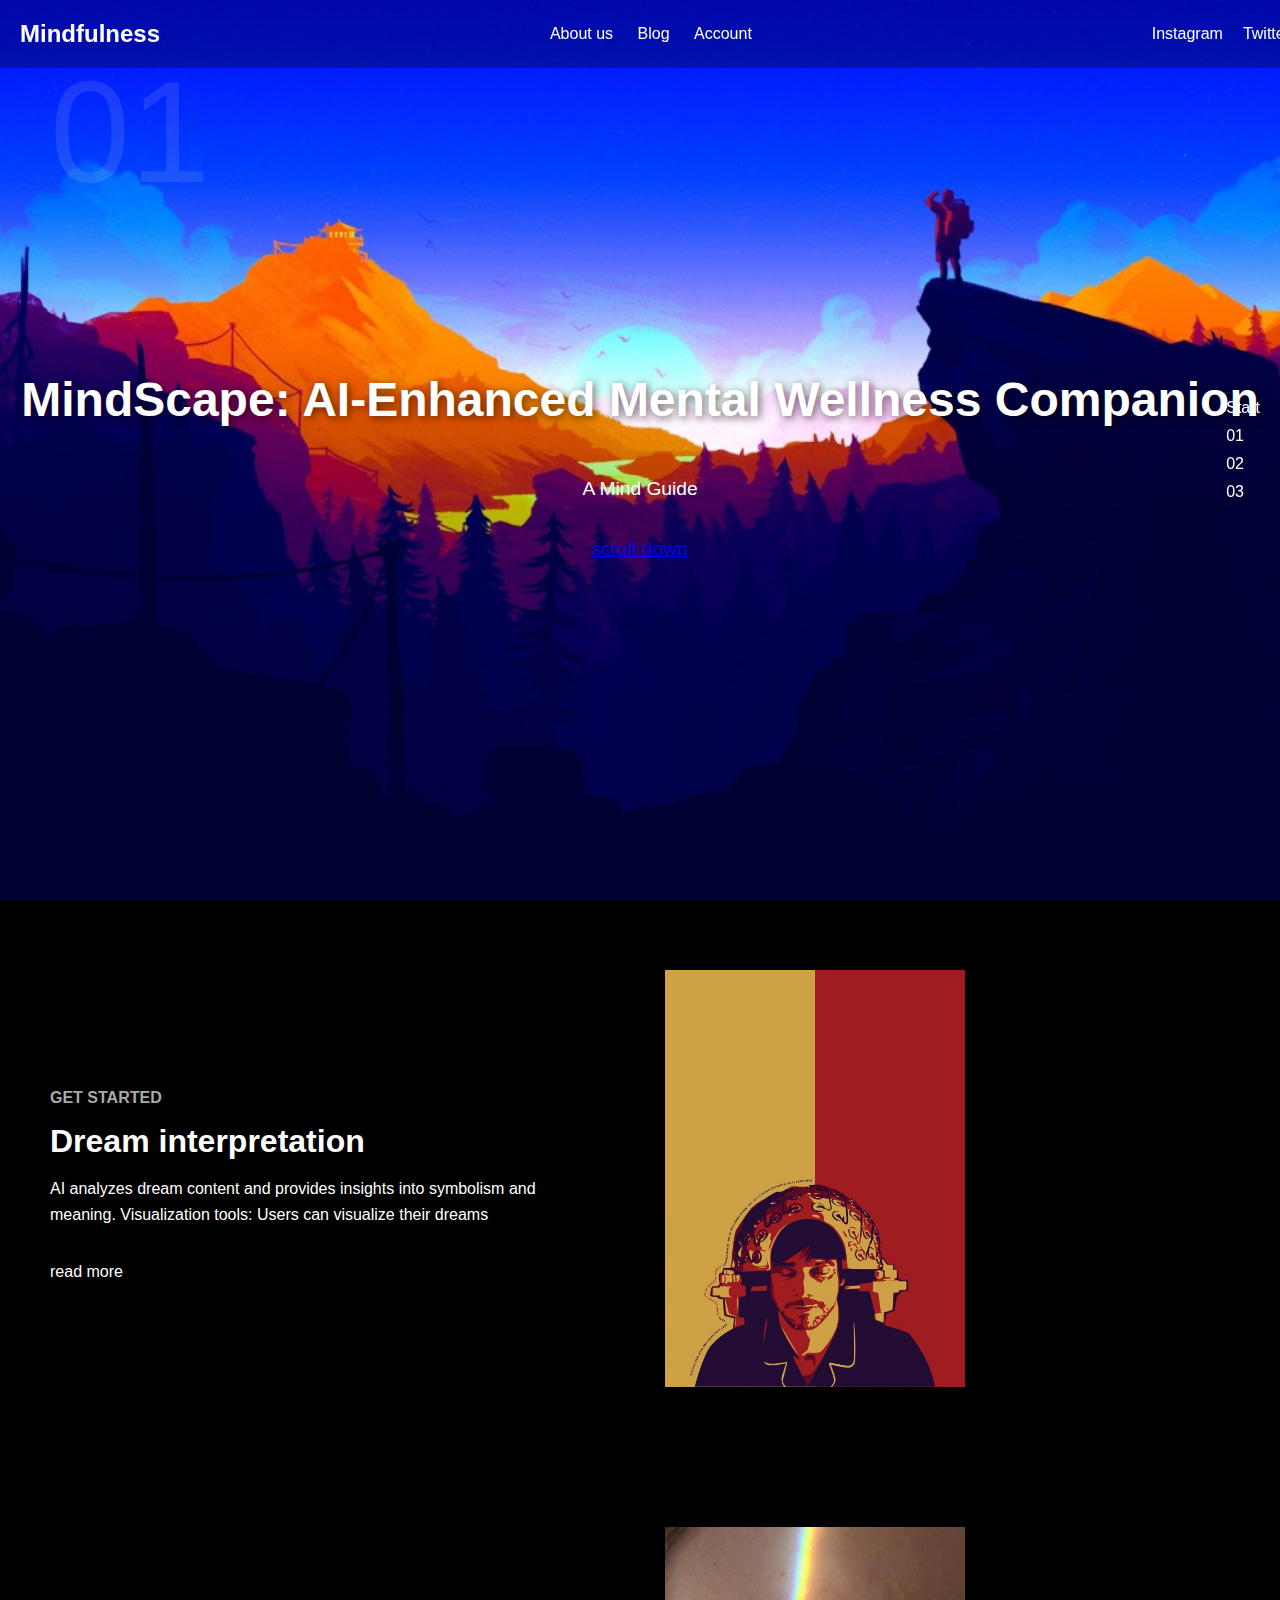
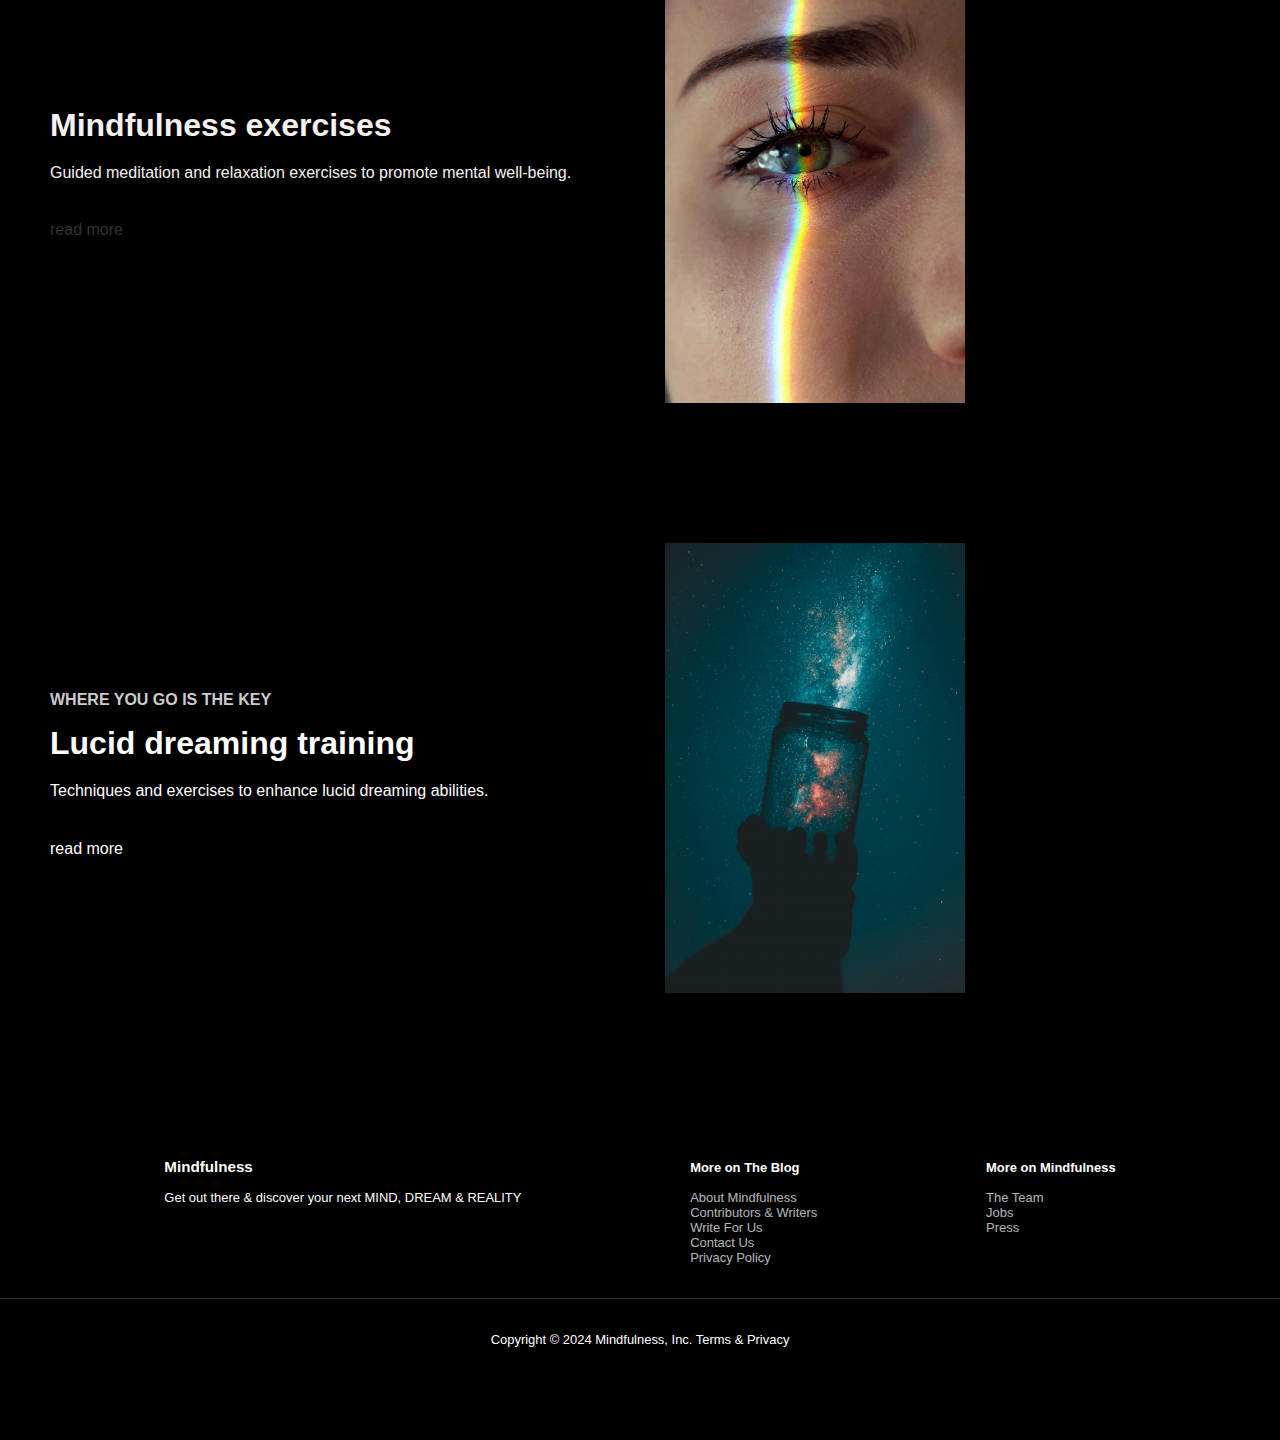
==== index.html @ 03d68cf6 "title changes" ====
<!DOCTYPE html>
<html lang="en">
<head>
<meta charset="UTF-8">
<meta name="viewport" content="width=device-width, initial-scale=1.0">
<title>Mindfulness-A Mind opener</title>
<link rel="stylesheet" href="style.css">
</head>
<body>
<header>
    <div class="logo">Mindfulness</div>
    <nav class="navigation">
        <a href="#about-us">About us</a>
        <a href="#blog">Blog</a>
        <a href="#account">Account</a>
    </nav>
    <div class="social-media">
        <a href="https://instagram.com" target="_blank">Instagram</a>
        <a href="https://twitter.com" target="_blank">Twitter</a>
    </div>
</header>
<main>
    <section class="hero">
        <h1>MindScape: AI-Enhanced Mental Wellness Companion</h1>
        <p class="subheading">A Mind Guide</p>
        <a href="#start" class="scroll-down">scroll down</a>
    </section>
    <!-- Additional sections for content below -->
    <section id="dream interpretation" class="content-section">
        <div class="section-number">01</div>
        <div class="section-content">
          <h2>GET STARTED</h2>
          <h3>Dream interpretation</h3>
          <p>AI analyzes dream content and provides insights into symbolism and meaning.
            Visualization tools: Users can visualize their dreams </p>
          <a href="#read-more" class="read-more-link">read more</a>
        </div>
        <div class="section-image">
          <img src="home2.jpg" alt="">
        </div>
      </section>
      <section id="Mindfulness exercises" class="content-section gear-section">
        <div class="section-number">02</div>
        <div class="section-content">
          <h3>Mindfulness exercises</h3>
          <p>Guided meditation and relaxation exercises to promote mental well-being.</p>
          <a href="#read-more-gear" class="read-more-link">read more</a>
        </div>
        <div class="section-image">
          <img src="home3.jpg" alt="">
        </div>
      </section>
      <section id="Lucid dreaming training" class="content-section map-timing-section">
        <div class="section-number">03</div>
        <div class="section-content">
          <h2>WHERE YOU GO IS THE KEY</h2>
          <h3>Lucid dreaming training</h3>
          <p>Techniques and exercises to enhance lucid dreaming abilities.</p>
          <a href="#read-more-map" class="read-more-link">read more</a>
        </div>
        <div class="section-image">
          <img src="home4.jpg" alt="Hand holding a compass with mountains in the background">
        </div>
      </section>
         
</main>
<div class="sidebar">
    <a href="#start">Start</a>
    <a href="#01">01</a>
    <a href="#02">02</a>
    <a href="#03">03</a>
</div>
<footer>
    <footer>
        <div class="footer-container">
          <div class="footer-section">
            <h3>Mindfulness</h3>
            <p>Get out there & discover your next MIND, DREAM & REALITY</p>
          </div>
          <div class="footer-section">
            <h4>More on The Blog</h4>
            <ul>
              <li><a href="#about-mindfullness">About Mindfulness</a></li>
              <li><a href="#contributors-writers">Contributors & Writers</a></li>
              <li><a href="#write-for-us">Write For Us</a></li>
              <li><a href="#contact">Contact Us</a></li>
              <li><a href="#privacy-policy">Privacy Policy</a></li>
            </ul>
          </div>
          <div class="footer-section">
            <h4>More on Mindfulness</h4>
            <ul>
              <li><a href="#team">The Team</a></li>
              <li><a href="#jobs">Jobs</a></li>
              <li><a href="#press">Press</a></li>
            </ul>
          </div>
        </div>
        <div class="footer-bottom">
          <p>Copyright © 2024 Mindfulness, Inc. Terms & Privacy</p>
        </div>
      </footer>
      
</footer>
<script src="java.js"></script>
</body>
</html>
---- style.css ----
body, html {
    margin: 0;
    padding: 0;
    font-family: 'Arial', sans-serif;
  }
  
  header {
    display: flex;
    justify-content: space-between;
    align-items: center;
    padding: 20px;
    position: fixed;
    width: 100%;
    background-color: rgba(0, 0, 0, 0.3);
    color: white;
    z-index: 10;
  }
  
  .logo {
    font-size: 1.5em;
    font-weight: bold;
  }
  
  .navigation a, .social-media a {
    color: white;
    text-decoration: none;
    margin: 0 10px;
  }
  
  .social-media {
    display: flex;
  }
  
  .hero {
    height: 100vh;
    background-image: url('home.jpg');
    background-size: cover;
    background-position: center;
    display: flex;
    flex-direction: column;
    justify-content: center;
    align-items: center;
    text-align: center;
    color: white;
  }
  
  .hero h1 {
    font-size: 3em;
    text-shadow: 2px 2px 8px rgba(0, 0, 0, 0.6);
  }
  
  .subheading {
    font-size: 1.2em;
    margin-bottom: 2em;
  }
  
  .scroll-down {
    font-size: 1.2em;
    cursor: pointer;
  }
  
  .sidebar {
    position: fixed;
    top: 50%;
    right: 0;
    transform: translateY(-50%);
    color: white;
  }
  
  .sidebar a {
    display: block;
    text-decoration: none;
    color: white;
    margin: 10px 20px;
  }

  .content-section {
    display: flex;
    justify-content: space-between;
    align-items: center;
    padding: 50px;
    background: #000; /* Assuming a dark theme based on the screenshot */
    color: #fff;
  }
  
  .section-number {
    font-size: 9em;
    opacity: 0.1;
    position: absolute;
    left: 50px;
    top: 50px;
  }
  
  .section-content {
    width: 50%;
    padding-right: 50px;
  }
  
  .section-content h2 {
    text-transform: uppercase;
    color: #aaa;
    font-size: 1em;
  }
  
  .section-content h3 {
    font-size: 2em;
    margin: 0.5em 0;
  }
  
  .section-content p {
    font-size: 1em;
    line-height: 1.6em;
  }
  
  .read-more-link {
    color: #fff;
    text-decoration: none;
    font-size: 1em;
    display: inline-block;
    margin-top: 20px;
  }
  
  .section-image {
    width: 50%;
    padding: 20px;
  }
  
  .section-image img {
    width: 55%;
    display: block; /* remove extra space below the image */
  }
  
  /* Adjustments for responsiveness */
  @media (max-width: 768px) {
    .content-section {
      flex-direction: column;
    }
  
    .section-content, .section-image {
      width: 100%;
    }
  
    .section-number {
      font-size: 5em;
      left: 20px;
      top: 20px;
    }
  }
  .gear-section {
    background: #000000; /* Assuming a light background for this section */
    color: #f6f1f1;
  }
  
  /* Keep the rest of the styles the same as the .content-section, .section-number, etc., 
     but adjust the colors and backgrounds to fit the new section. */
  
  .gear-section .section-content h2 {
    color: #333; /* Darker color for contrast */
  }
  
  .gear-section .read-more-link {
    color: #333; /* Darker color for contrast */
  }
  
  /* Make sure to adjust the section number to fit this section's design */
  .gear-section .section-number {
    color: rgba(0, 0, 0, 0.1); /* Lighter color for the number since it's a light background */
  }
  .map-timing-section {
    background: #000; /* Assuming a dark background for this section */
    color: #fff;
  }
  
  /* Rest of the styles would remain consistent with .content-section, .section-number, etc. */
  
  .map-timing-section .section-content h2 {
    color: #ccc; /* Adjust color for better visibility */
  }
  
  .map-timing-section .read-more-link {
    color: #fff; /* Adjust color for better visibility */
  }
  
  /* Adjust the section number color to be visible on the background */
  .map-timing-section .section-number {
    color: rgba(255, 255, 255, 0.1); /* Light color for the number due to dark background */
  }
  footer {
    background: #000;
    color: #fff;
    padding: 40px 0;
    font-size: 0.9em;
  }
  
  .footer-container {
    display: flex;
    justify-content: space-around;
    align-items: flex-start;
    padding: 0 80px;
  }
  
  .footer-section h3, .footer-section h4 {
    color: #fff;
    margin-bottom: 15px;
  }
  
  .footer-section ul {
    list-style-type: none;
    padding: 0;
  }
  
  .footer-section ul li a {
    color: #fff;
    text-decoration: none;
    opacity: 0.7;
    transition: opacity 0.3s ease;
  }
  
  .footer-section ul li a:hover {
    opacity: 1;
  }
  
  .footer-bottom {
    text-align: center;
    margin-top: 20px;
    border-top: 1px solid #333;
    padding-top: 20px;
  }
  
  @media (max-width: 768px) {
    .footer-container {
      flex-direction: column;
      align-items: center;
      padding: 0 20px;
    }
    
    .footer-section {
      margin-bottom: 20px;
    }
  
    .footer-bottom {
      font-size: 0.8em;
    }
  }
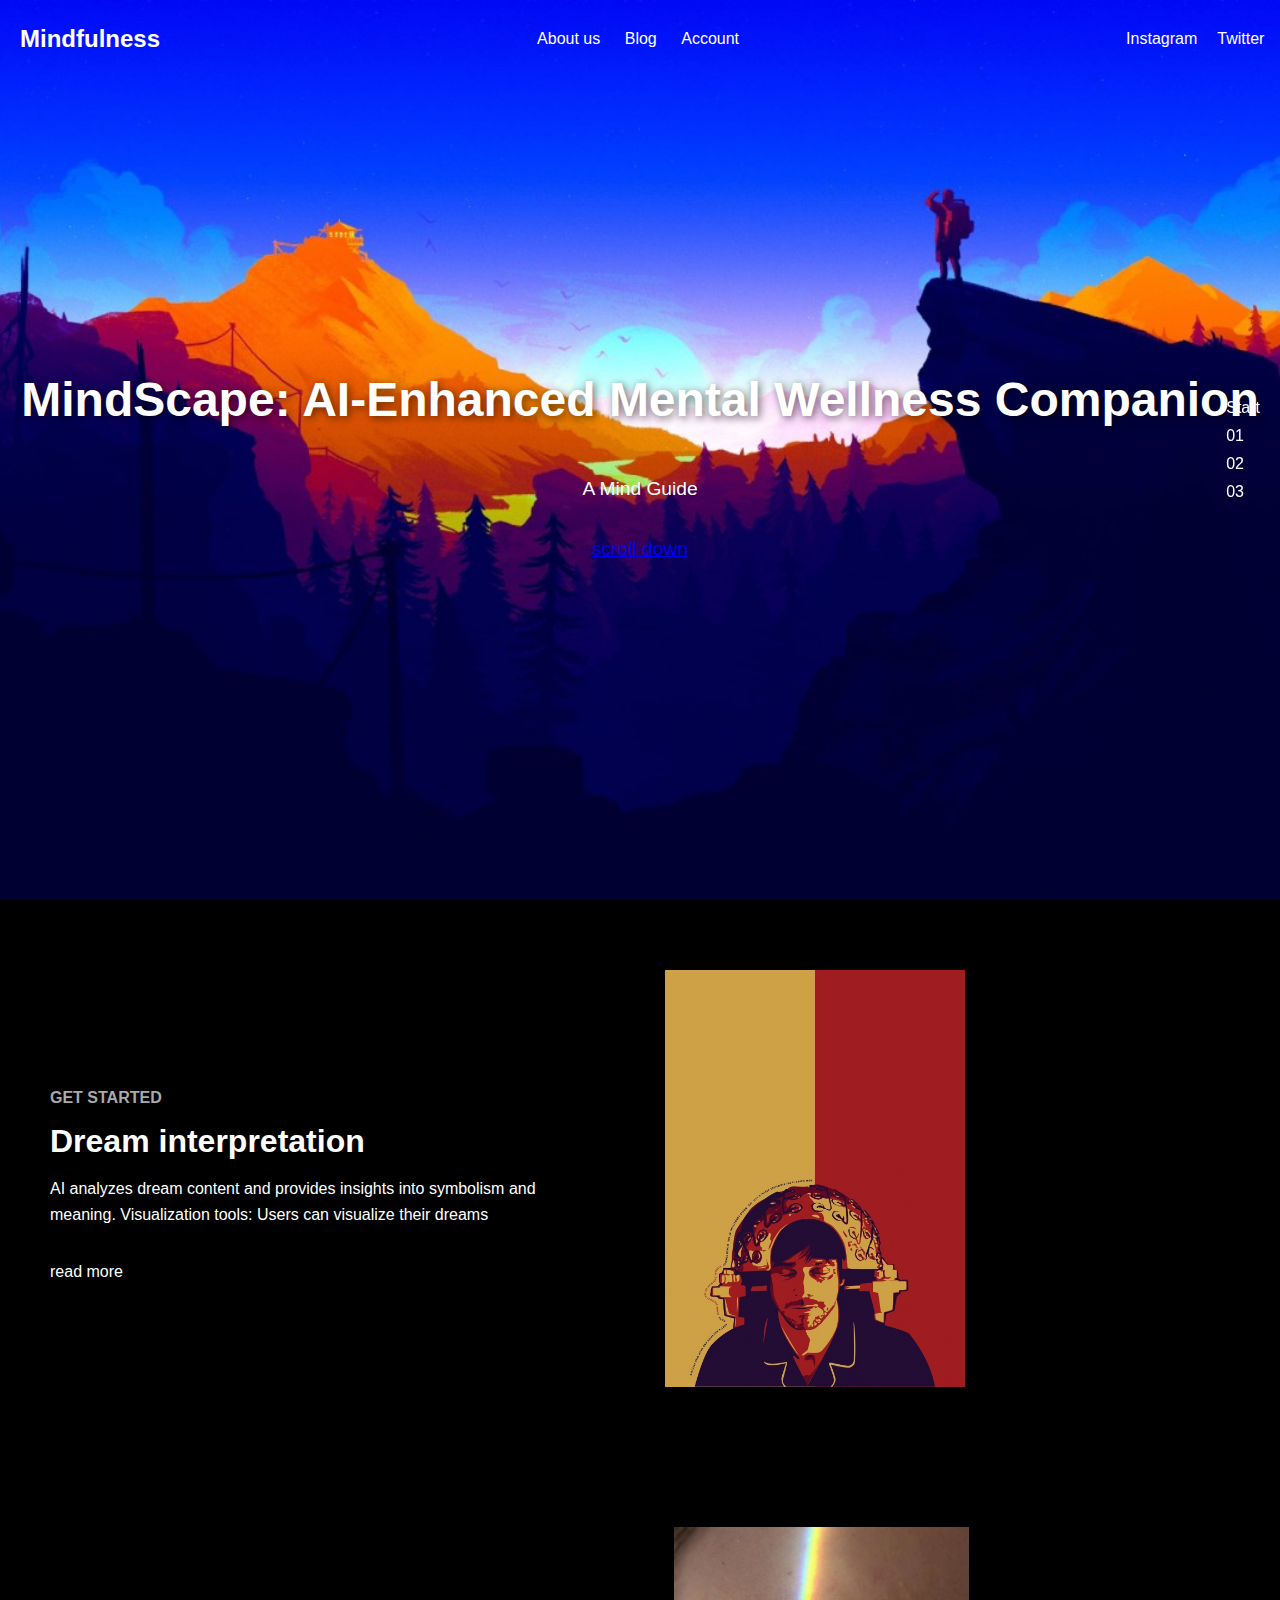
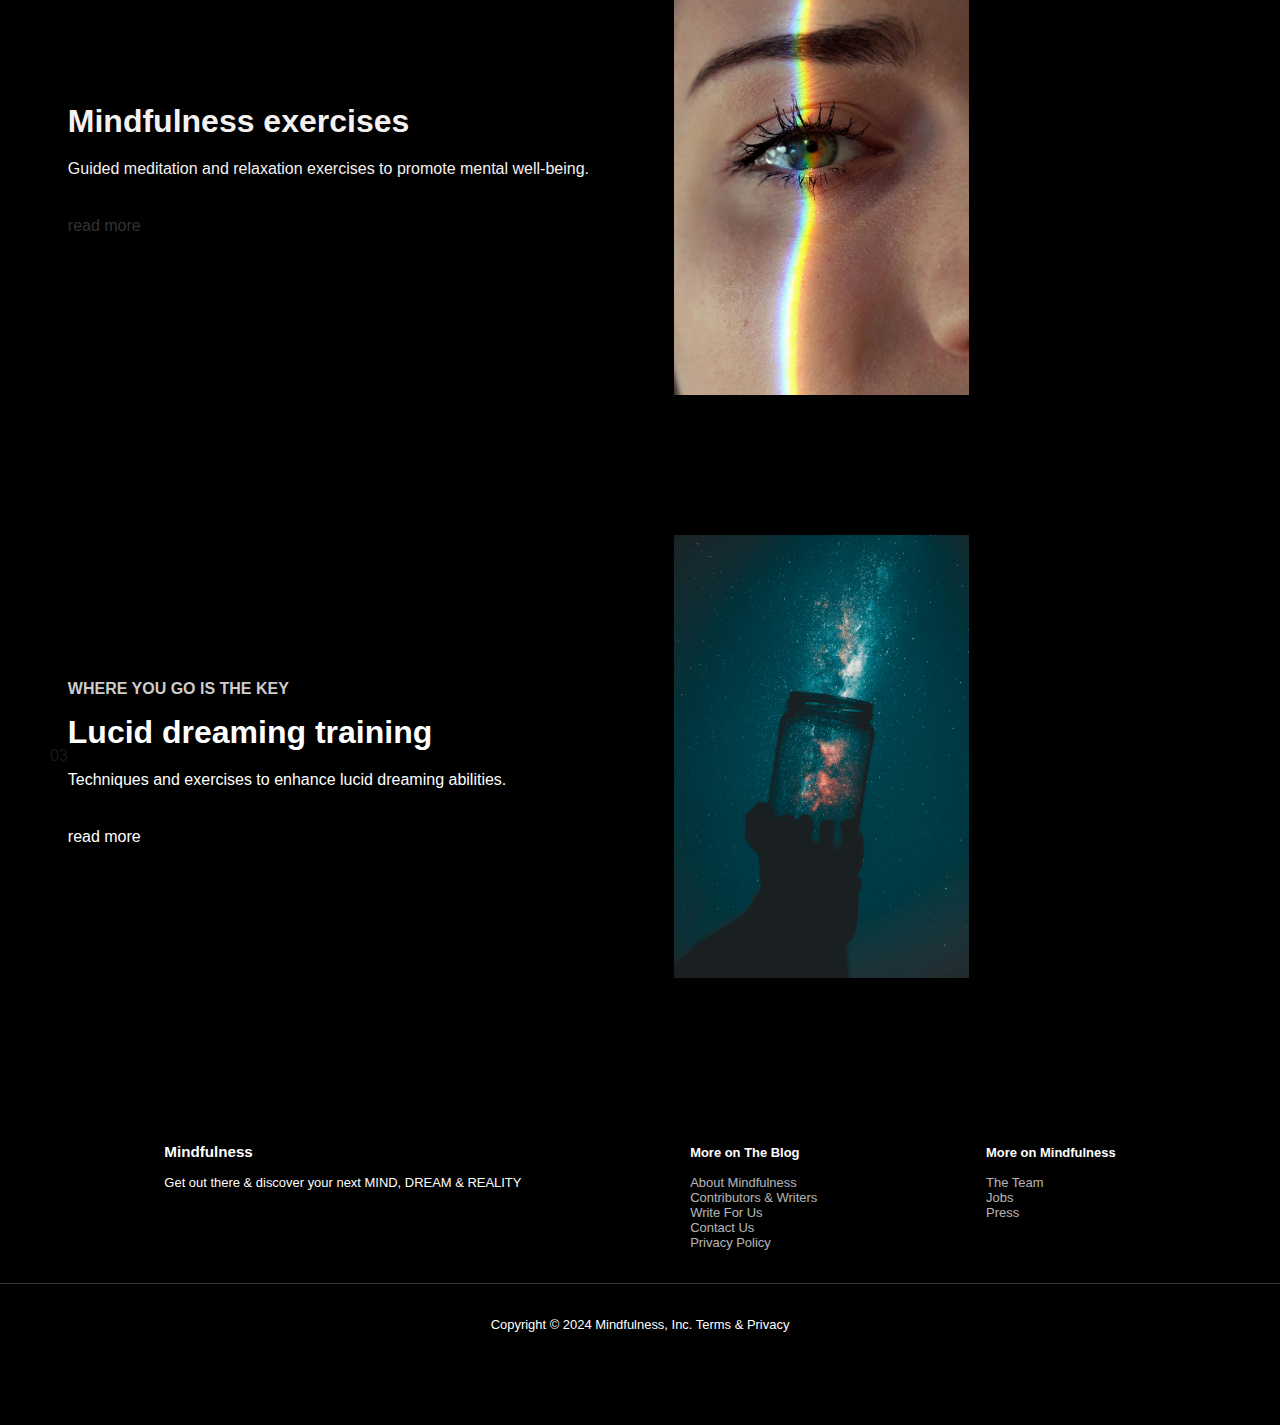
==== commit 0f32d1eb: "header changes" ====
--- a/index.html
+++ b/index.html
@@ -5,12 +5,13 @@
 <meta name="viewport" content="width=device-width, initial-scale=1.0">
 <title>Mindfulness-A Mind opener</title>
 <link rel="stylesheet" href="style.css">
+<link rel="about us" href="aboutus.html">
 </head>
 <body>
 <header>
     <div class="logo">Mindfulness</div>
     <nav class="navigation">
-        <a href="#about-us">About us</a>
+        <a href=aboutus.html>About us</a>
         <a href="#blog">Blog</a>
         <a href="#account">Account</a>
     </nav>
@@ -27,7 +28,6 @@
     </section>
     <!-- Additional sections for content below -->
     <section id="dream interpretation" class="content-section">
-        <div class="section-number">01</div>
         <div class="section-content">
           <h2>GET STARTED</h2>
           <h3>Dream interpretation</h3>
--- a/style.css
+++ b/style.css
@@ -9,9 +9,9 @@
     justify-content: space-between;
     align-items: center;
     padding: 20px;
-    position: fixed;
-    width: 100%;
-    background-color: rgba(0, 0, 0, 0.3);
+    position: absolute;
+    width: 98%;
+    background-color: rgba(0, 0, 0, 0);
     color: white;
     z-index: 10;
   }
@@ -20,11 +20,14 @@
     font-size: 1.5em;
     font-weight: bold;
   }
+  logo:hover{
+    cursor:pointer;
+  }
   
   .navigation a, .social-media a {
     color: white;
     text-decoration: none;
-    margin: 0 10px;
+    margin: 10px 10px;
   }
   
   .social-media {
@@ -83,14 +86,7 @@
     color: #fff;
   }
   
-  .section-number {
-    font-size: 9em;
-    opacity: 0.1;
-    position: absolute;
-    left: 50px;
-    top: 50px;
-  }
-  
+
   .section-content {
     width: 50%;
     padding-right: 50px;
@@ -242,4 +238,53 @@
       font-size: 0.8em;
     }
   }
-     +  .about-us-section {
+    background-color: #8E7AB5; /* Primary theme color */
+    color: #EEA5A6; /* Contrast color for text */
+    padding: 50px 0;
+    line-height: 1.6;
+  }
+  
+  .about-us-section .container {
+    max-width: 1200px;
+    margin: 0 auto;
+    padding: 0 15px;
+  }
+  
+  .about-us-section h2 {
+    color: #fff; /* White color for main heading */
+    margin-bottom: 20px;
+  }
+  
+  .about-us-section p {
+    margin-bottom: 15px;
+    color: #fff; /* Adjust as necessary for readability */
+  }
+  
+  .about-us-section .learn-more-button {
+    display: inline-block;
+    background-color: #B784B7; /* Secondary theme color */
+    color: #fff;
+    text-decoration: none;
+    padding: 10px 20px;
+    margin-top: 20px;
+    border: none;
+    cursor: pointer;
+    transition: background-color 0.3s ease;
+  }
+  
+  .about-us-section .learn-more-button:hover {
+    background-color: #E493B3; /* Tertiary theme color */
+  }
+  
+  /* Responsive design adjustments */
+  @media (max-width: 768px) {
+    .about-us-section .container {
+      padding: 0 10px;
+    }
+  
+    .about-us-section h2 {
+      font-size: 1.5rem; /* Adjust size for smaller screens */
+    }
+  }
+  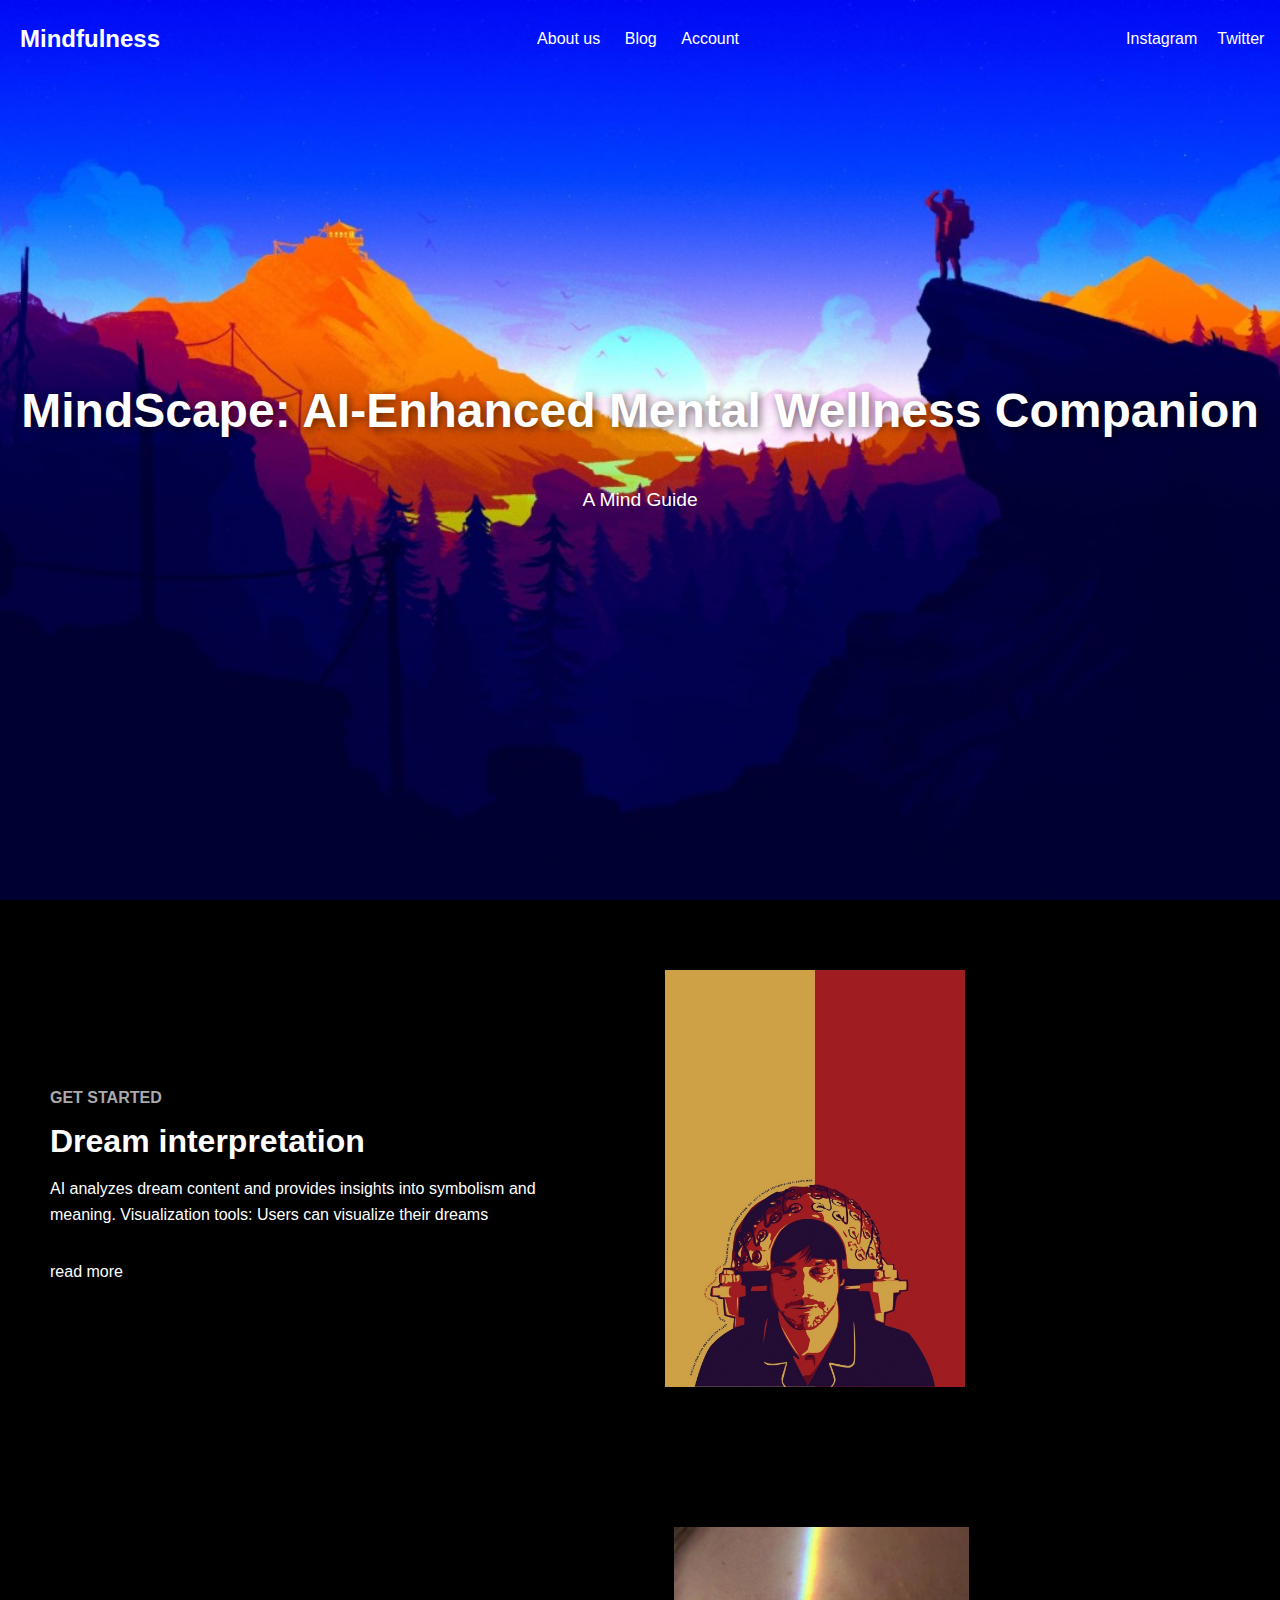
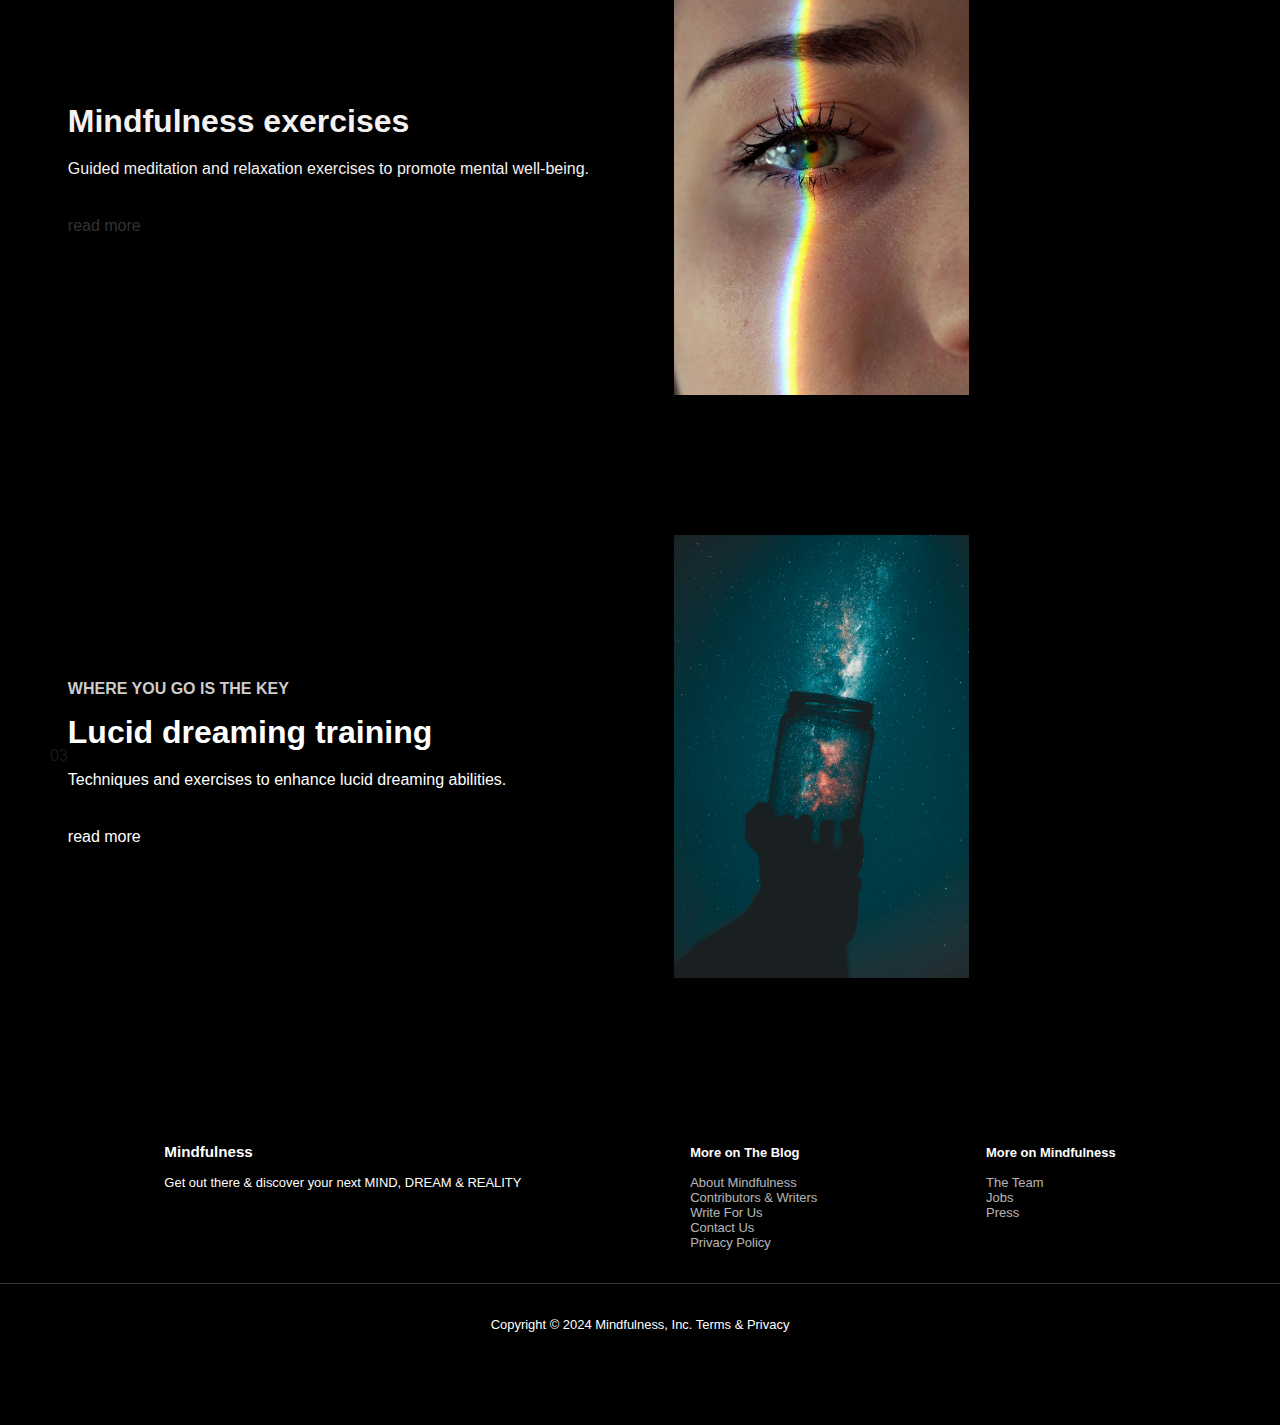
==== commit d1469c28: "Update index.html" ====
--- a/index.html
+++ b/index.html
@@ -24,7 +24,7 @@
     <section class="hero">
         <h1>MindScape: AI-Enhanced Mental Wellness Companion</h1>
         <p class="subheading">A Mind Guide</p>
-        <a href="#start" class="scroll-down">scroll down</a>
+        <a href="#start" class="scroll-down"></a>
     </section>
     <!-- Additional sections for content below -->
     <section id="dream interpretation" class="content-section">
@@ -64,12 +64,6 @@
       </section>
          
 </main>
-<div class="sidebar">
-    <a href="#start">Start</a>
-    <a href="#01">01</a>
-    <a href="#02">02</a>
-    <a href="#03">03</a>
-</div>
 <footer>
     <footer>
         <div class="footer-container">
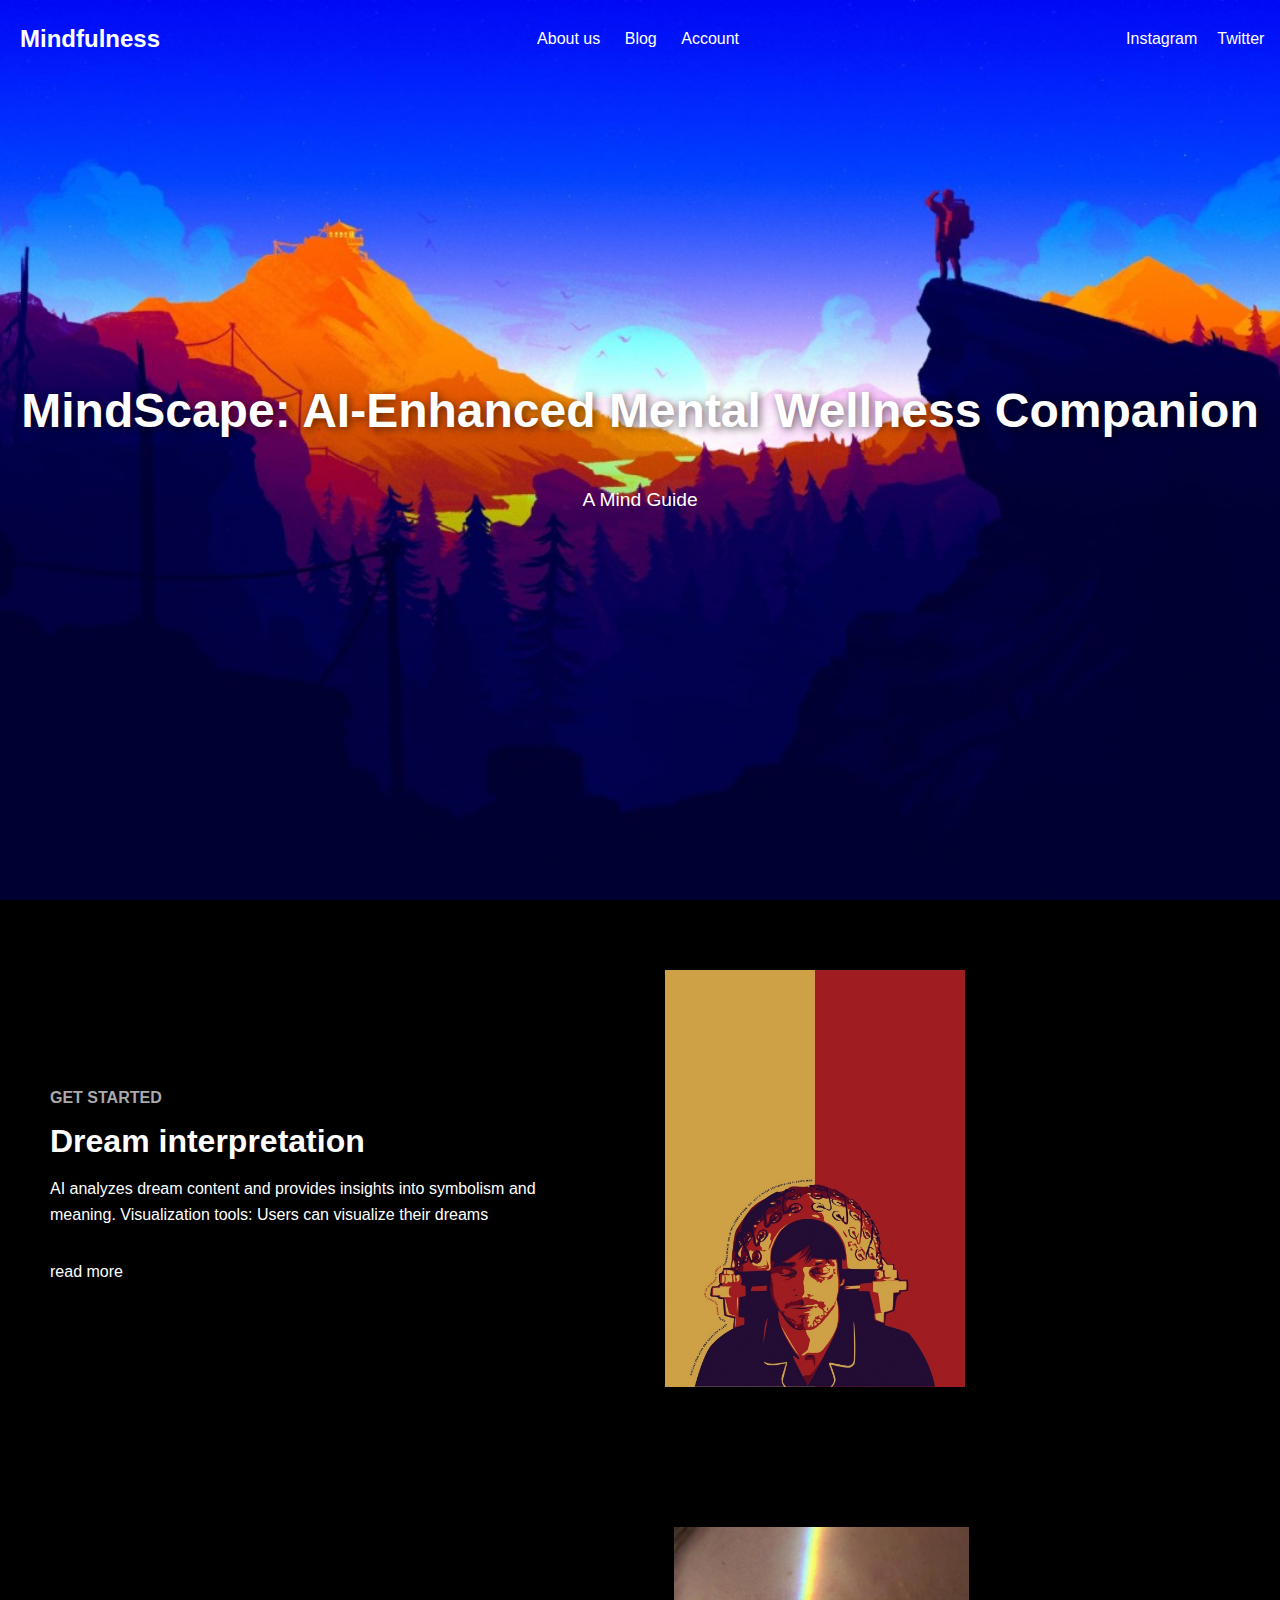
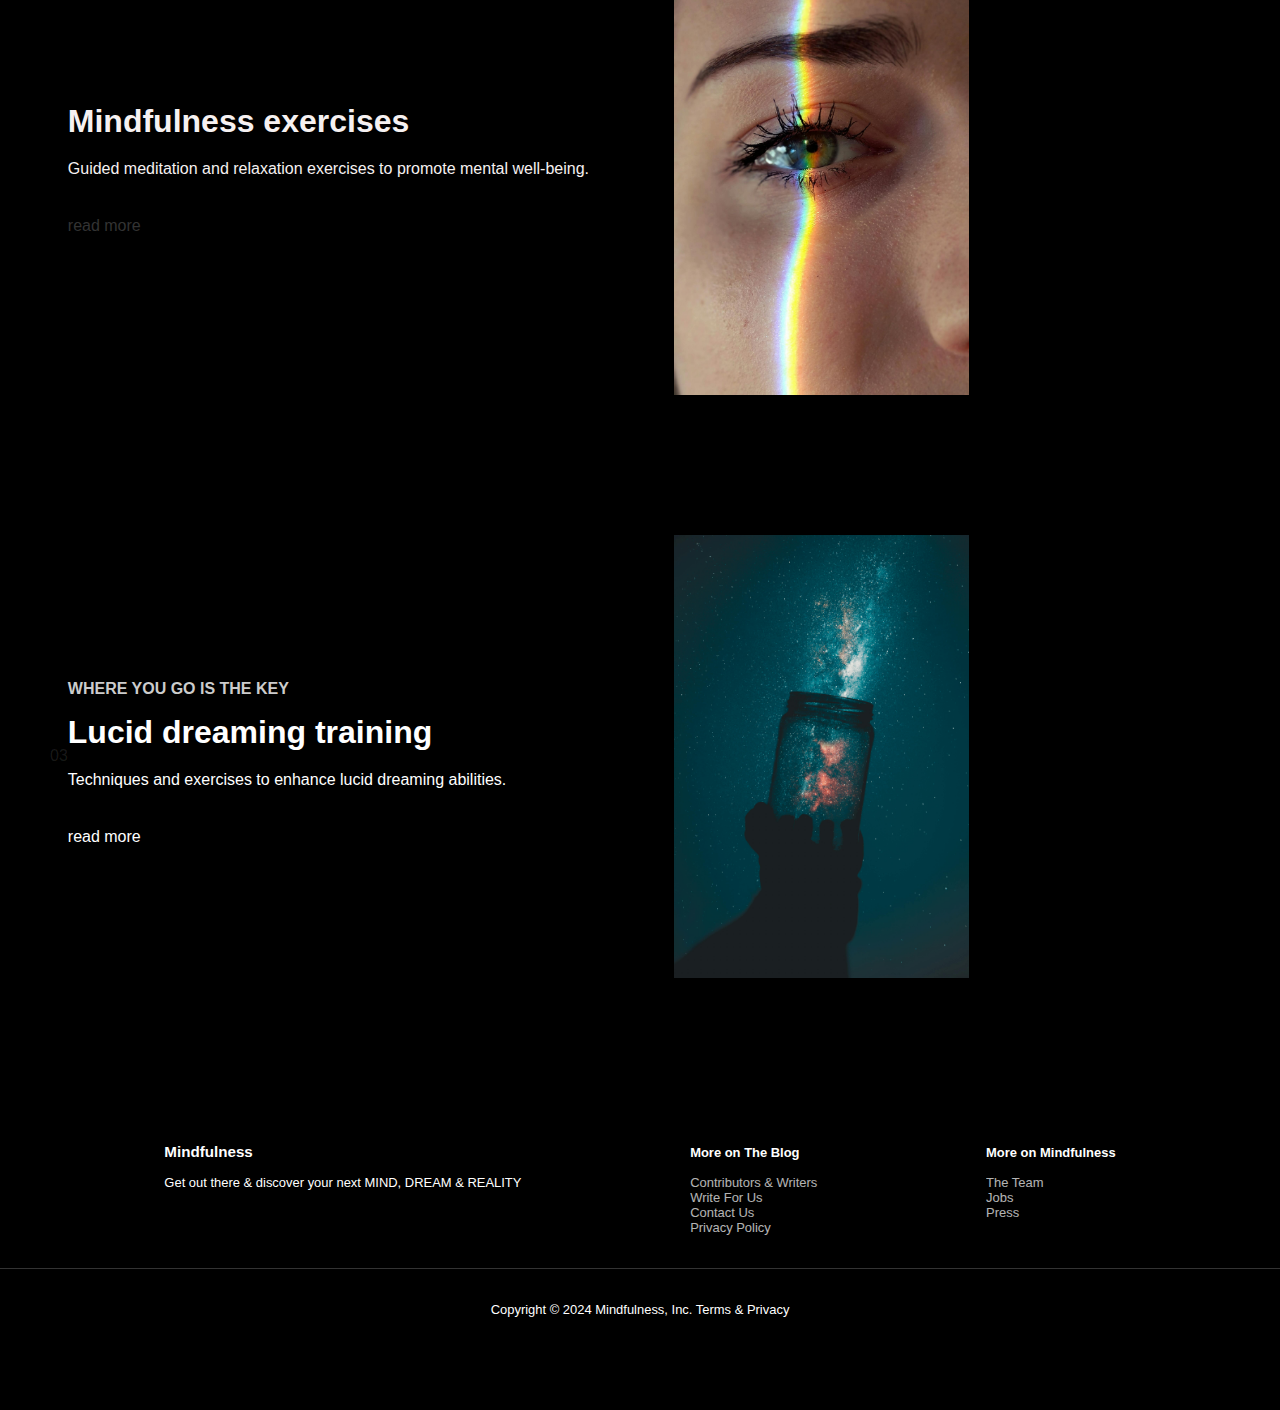
==== commit 0a73d96b: "Update index.html" ====
--- a/index.html
+++ b/index.html
@@ -74,7 +74,6 @@
           <div class="footer-section">
             <h4>More on The Blog</h4>
             <ul>
-              <li><a href="#about-mindfullness">About Mindfulness</a></li>
               <li><a href="#contributors-writers">Contributors & Writers</a></li>
               <li><a href="#write-for-us">Write For Us</a></li>
               <li><a href="#contact">Contact Us</a></li>
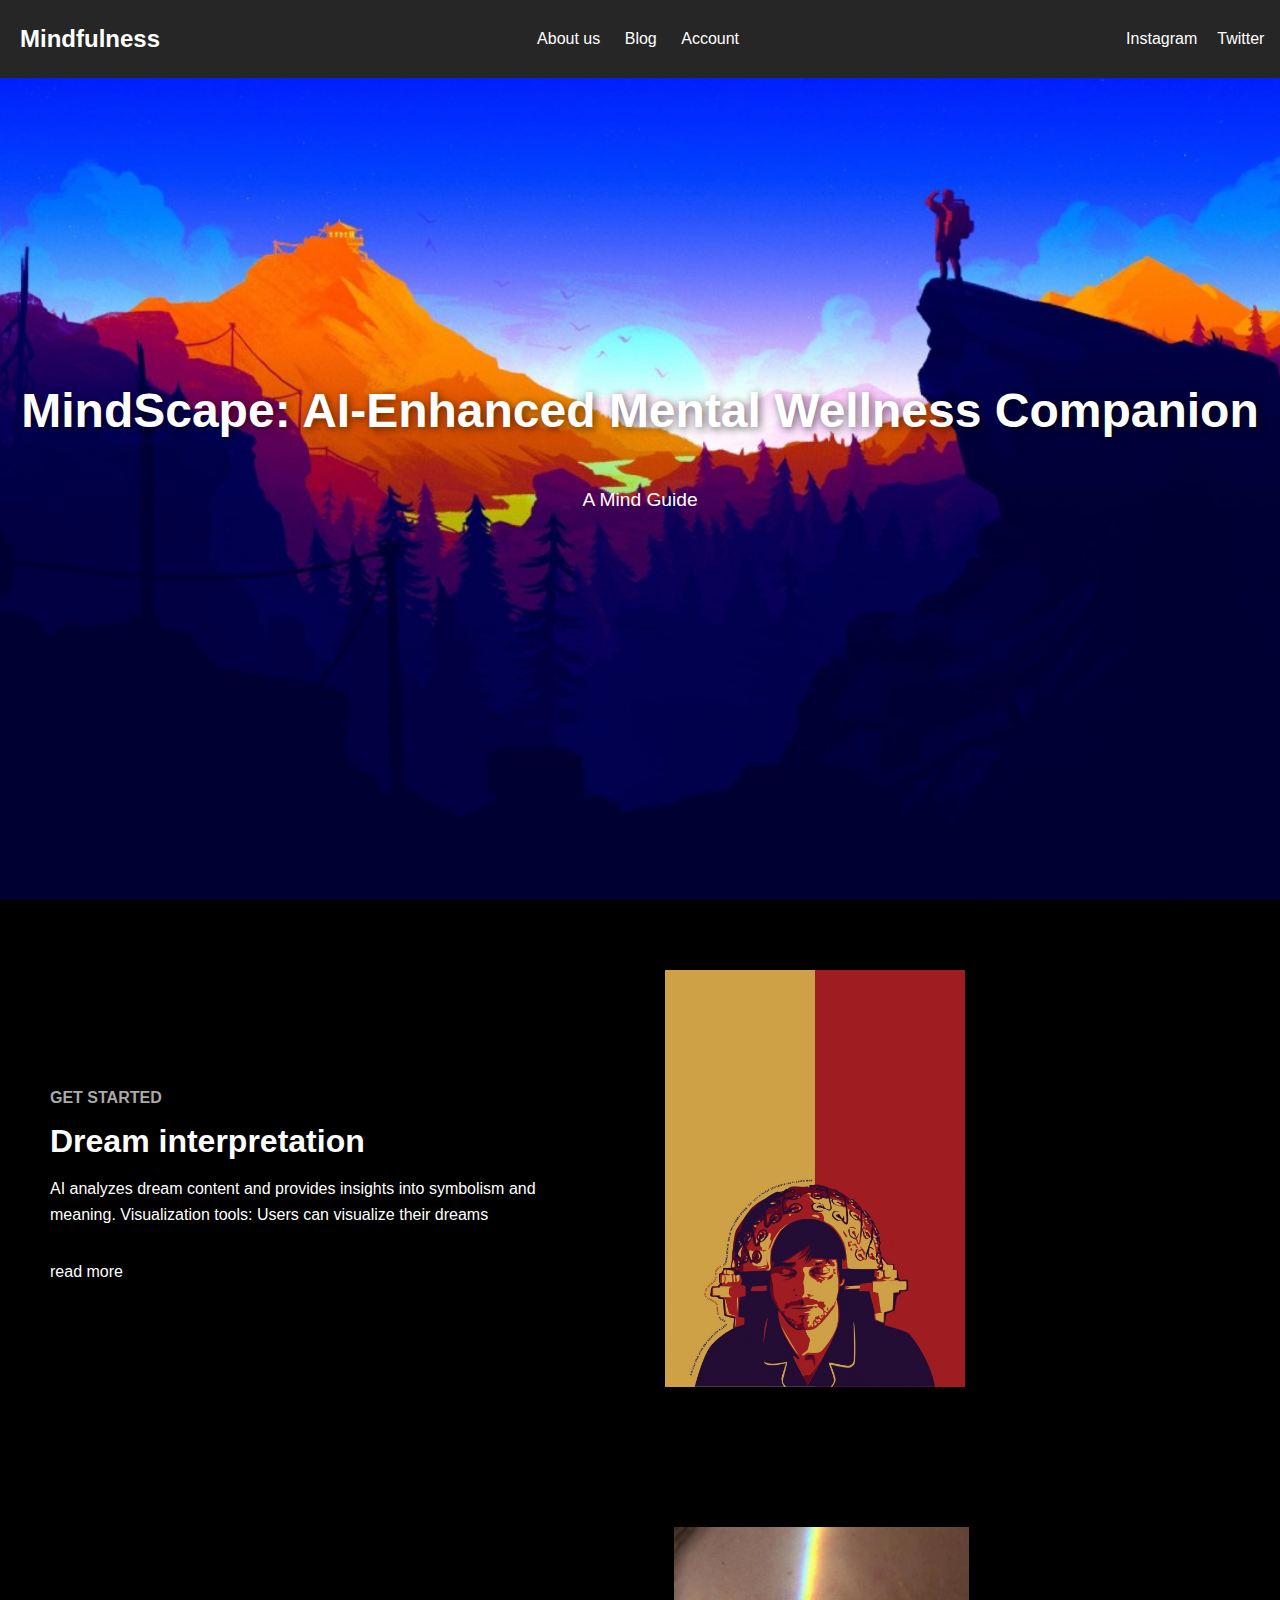
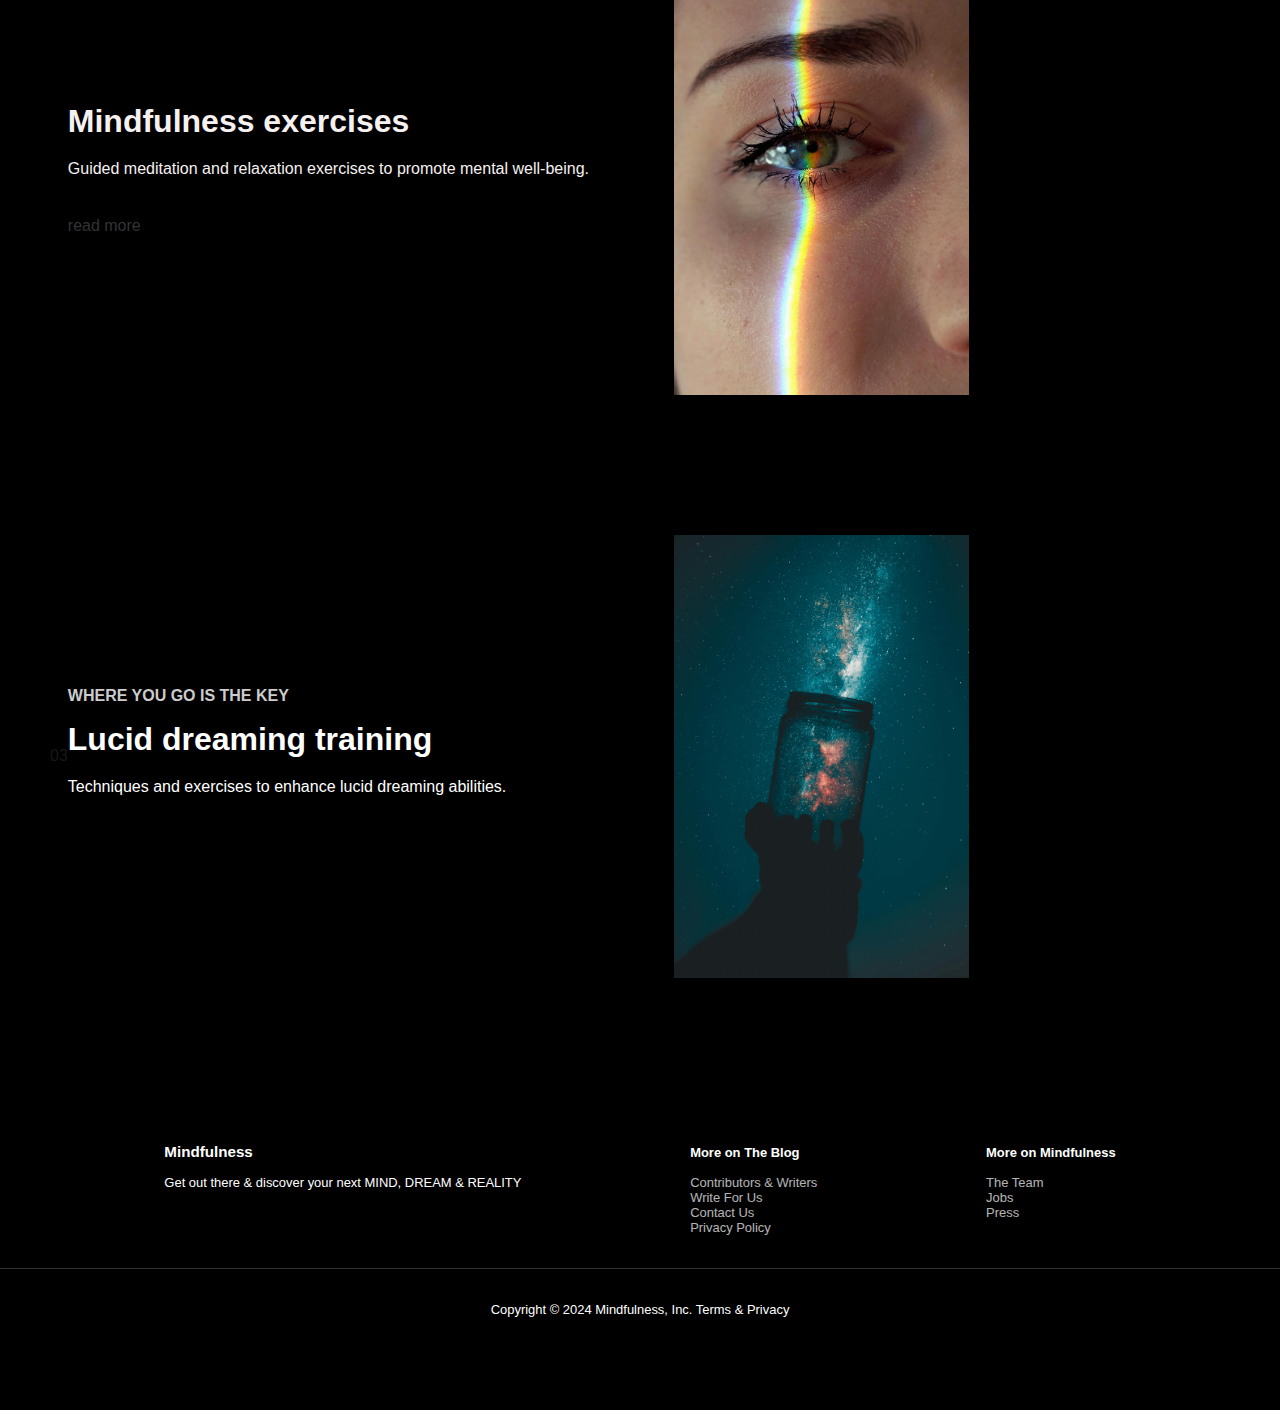
==== commit 3d26814e: "Update index.html" ====
--- a/index.html
+++ b/index.html
@@ -56,7 +56,7 @@
           <h2>WHERE YOU GO IS THE KEY</h2>
           <h3>Lucid dreaming training</h3>
           <p>Techniques and exercises to enhance lucid dreaming abilities.</p>
-          <a href="#read-more-map" class="read-more-link">read more</a>
+          <a href="#read-more-map" class="read-more-link"></a>
         </div>
         <div class="section-image">
           <img src="home4.jpg" alt="Hand holding a compass with mountains in the background">
--- a/style.css
+++ b/style.css
@@ -11,7 +11,7 @@
     padding: 20px;
     position: absolute;
     width: 98%;
-    background-color: rgba(0, 0, 0, 0);
+    background-color: rgba(38, 38, 38);
     color: white;
     z-index: 10;
   }
@@ -287,4 +287,4 @@
       font-size: 1.5rem; /* Adjust size for smaller screens */
     }
   }
-  +  
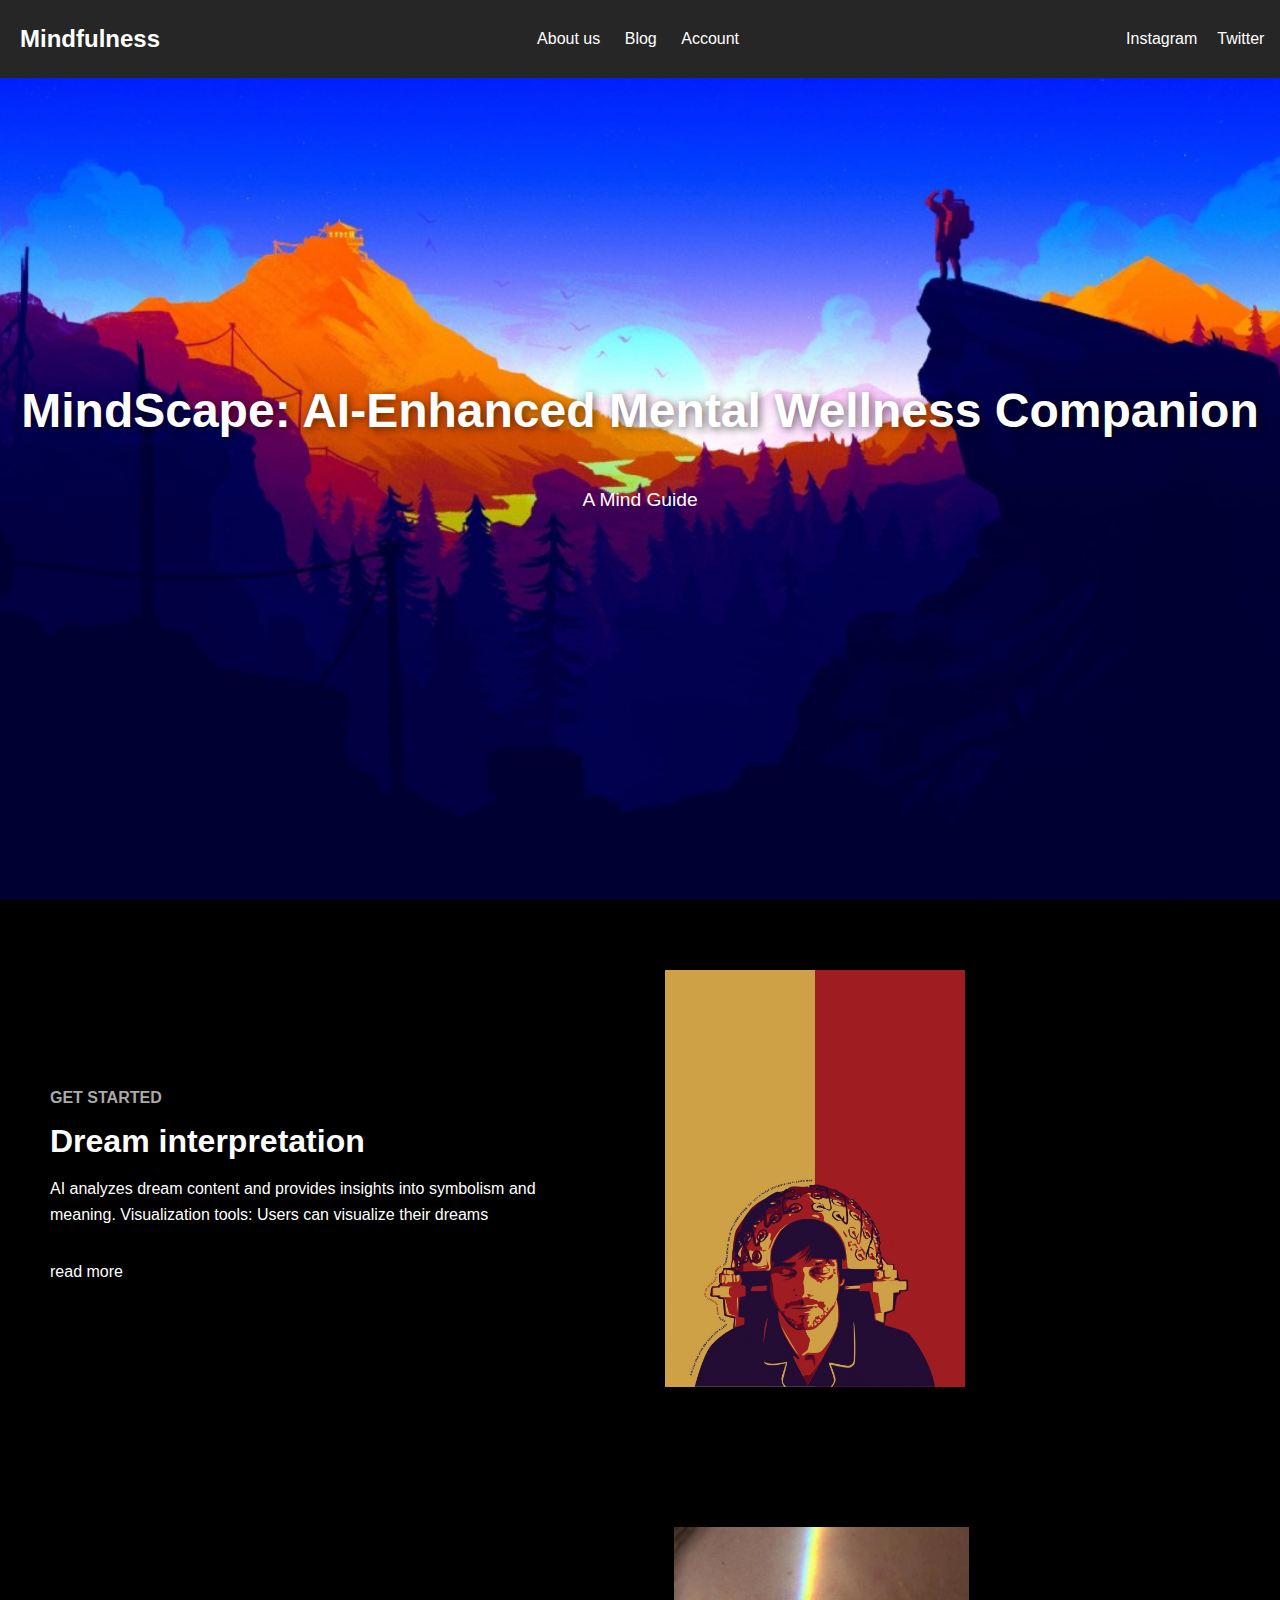
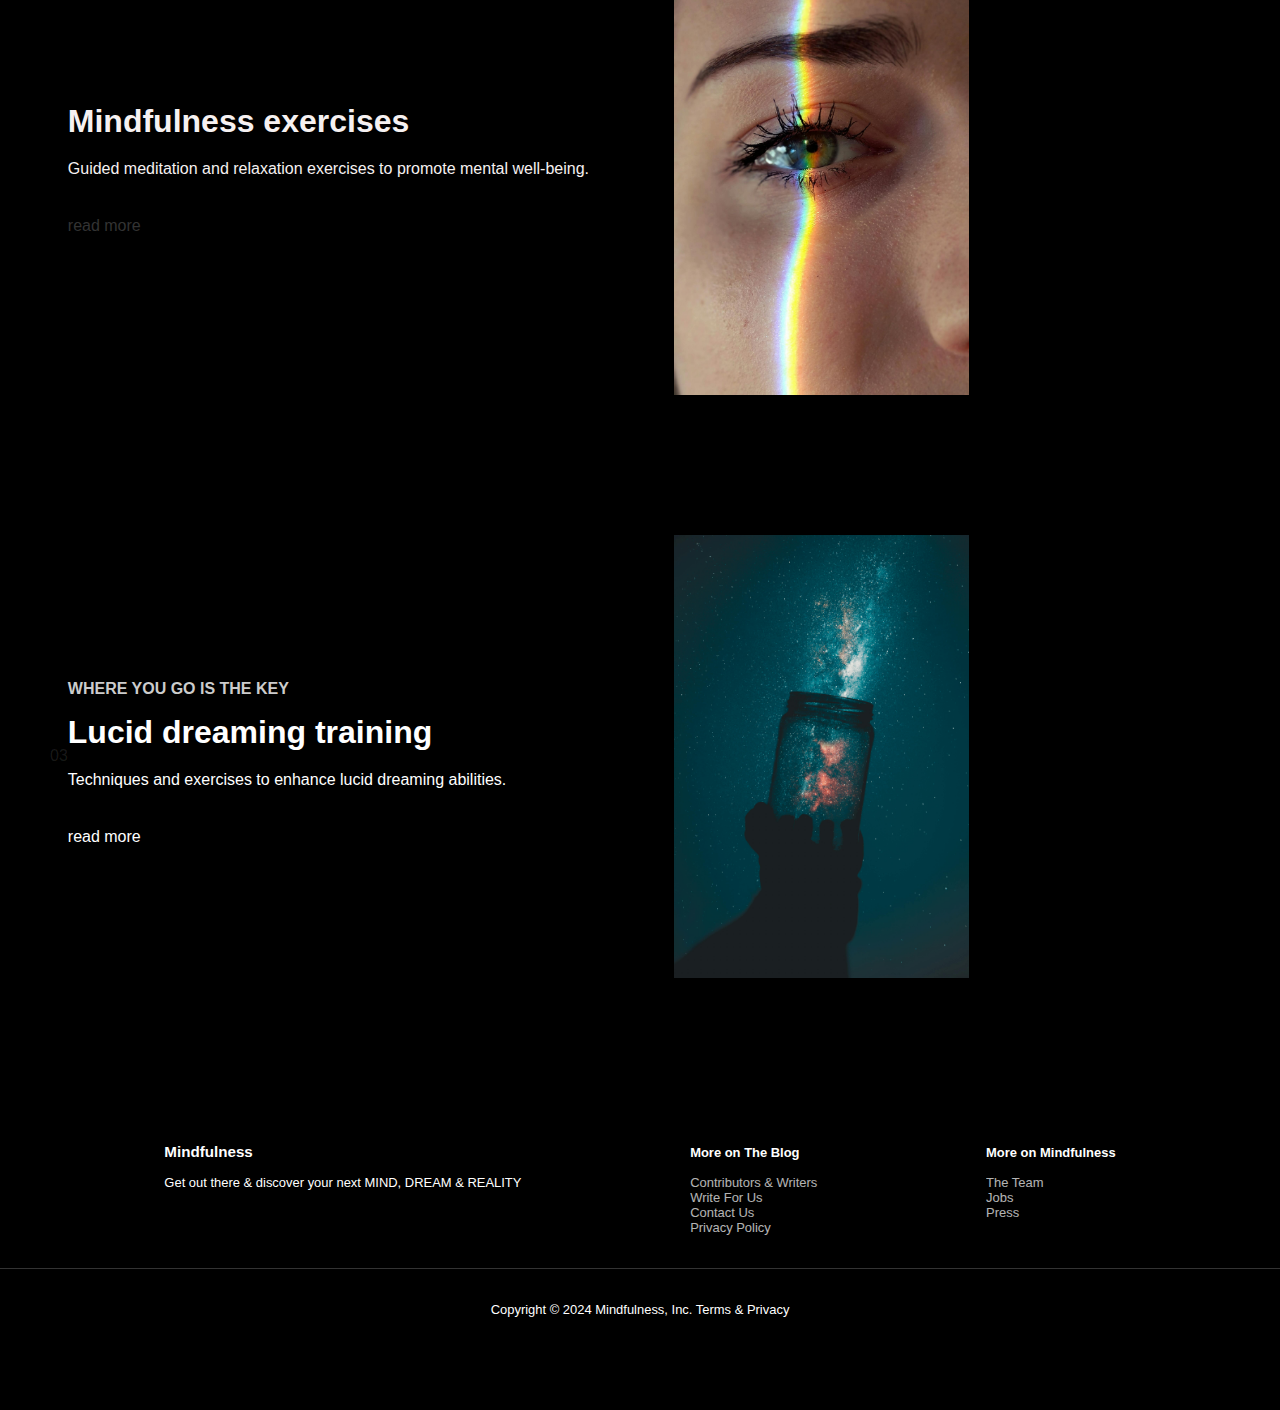
==== commit 37891aa1: "Update index.html" ====
--- a/index.html
+++ b/index.html
@@ -56,7 +56,7 @@
           <h2>WHERE YOU GO IS THE KEY</h2>
           <h3>Lucid dreaming training</h3>
           <p>Techniques and exercises to enhance lucid dreaming abilities.</p>
-          <a href="#read-more-map" class="read-more-link"></a>
+          <a href="#read-more-map" class="read-more-link">read more</a>
         </div>
         <div class="section-image">
           <img src="home4.jpg" alt="Hand holding a compass with mountains in the background">
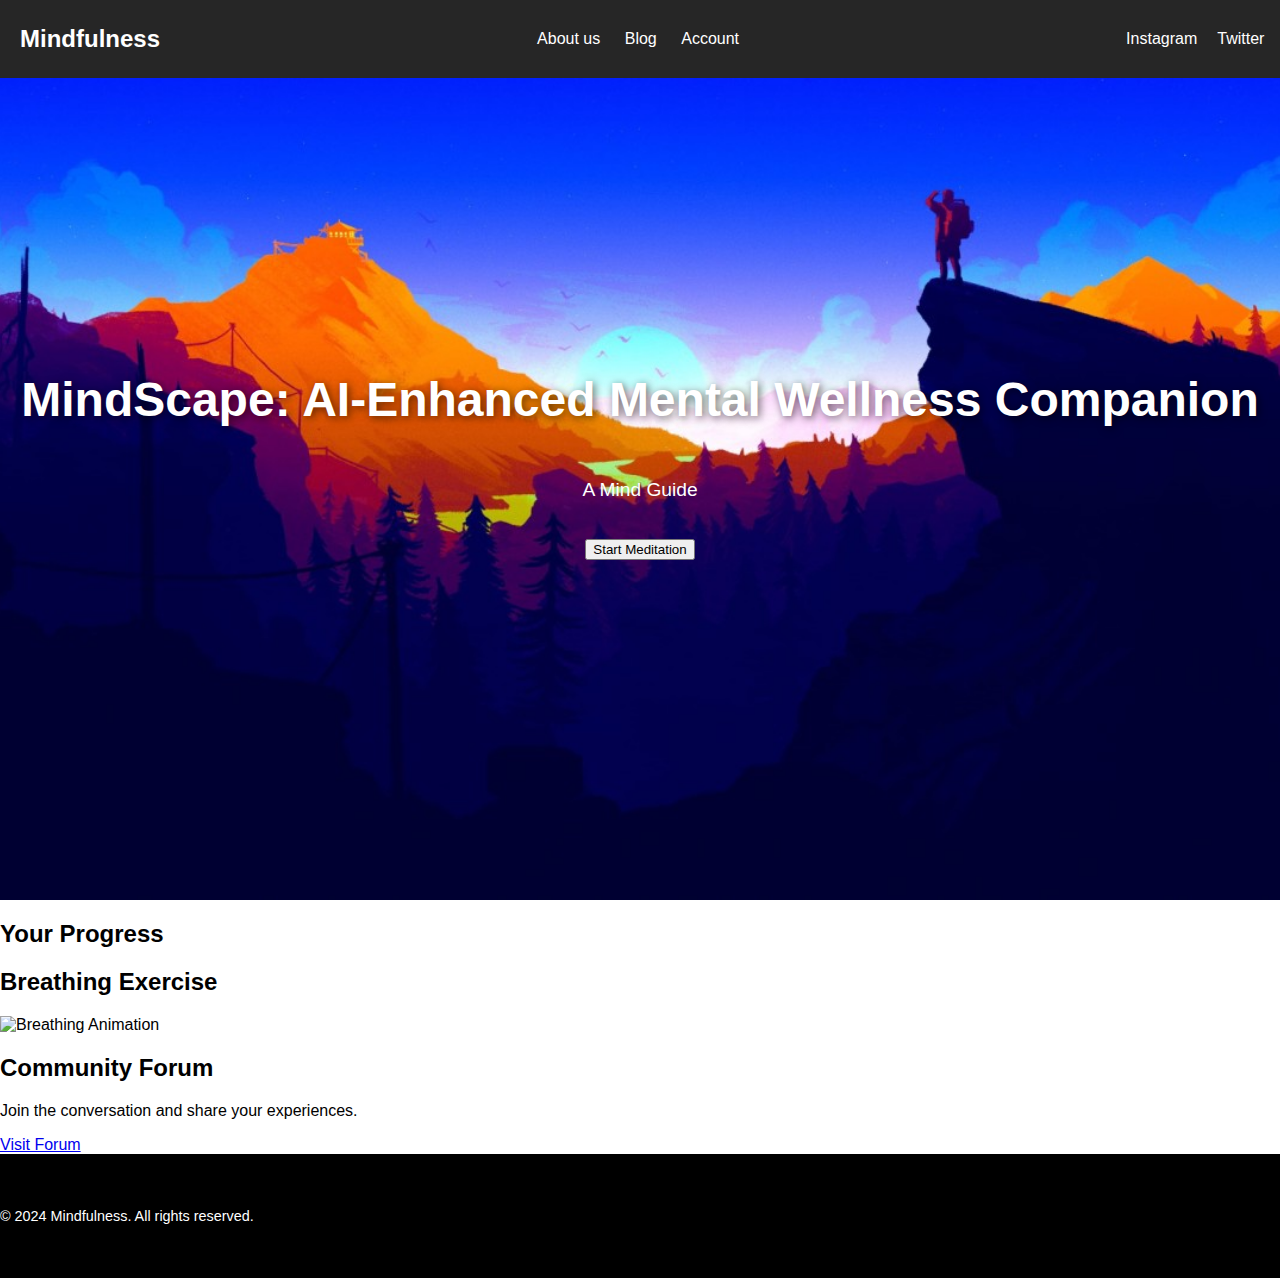
==== commit 9088c942: "Update index.html" ====
--- a/index.html
+++ b/index.html
@@ -1,100 +1,51 @@
 <!DOCTYPE html>
 <html lang="en">
 <head>
-<meta charset="UTF-8">
-<meta name="viewport" content="width=device-width, initial-scale=1.0">
-<title>Mindfulness-A Mind opener</title>
-<link rel="stylesheet" href="style.css">
-<link rel="about us" href="aboutus.html">
+    <meta charset="UTF-8">
+    <meta name="viewport" content="width=device-width, initial-scale=1.0">
+    <title>Mindfulness-A Mind opener</title>
+    <link rel="stylesheet" href="style.css">
 </head>
 <body>
-<header>
-    <div class="logo">Mindfulness</div>
-    <nav class="navigation">
-        <a href=aboutus.html>About us</a>
-        <a href="#blog">Blog</a>
-        <a href="#account">Account</a>
-    </nav>
-    <div class="social-media">
-        <a href="https://instagram.com" target="_blank">Instagram</a>
-        <a href="https://twitter.com" target="_blank">Twitter</a>
-    </div>
-</header>
-<main>
-    <section class="hero">
-        <h1>MindScape: AI-Enhanced Mental Wellness Companion</h1>
-        <p class="subheading">A Mind Guide</p>
-        <a href="#start" class="scroll-down"></a>
-    </section>
-    <!-- Additional sections for content below -->
-    <section id="dream interpretation" class="content-section">
-        <div class="section-content">
-          <h2>GET STARTED</h2>
-          <h3>Dream interpretation</h3>
-          <p>AI analyzes dream content and provides insights into symbolism and meaning.
-            Visualization tools: Users can visualize their dreams </p>
-          <a href="#read-more" class="read-more-link">read more</a>
+    <header>
+        <div class="logo">Mindfulness</div>
+        <nav class="navigation">
+            <a href="#about">About us</a>
+            <a href="#blog">Blog</a>
+            <a href="#account">Account</a>
+        </nav>
+        <div class="social-media">
+            <a href="https://instagram.com" target="_blank">Instagram</a>
+            <a href="https://twitter.com" target="_blank">Twitter</a>
         </div>
-        <div class="section-image">
-          <img src="home2.jpg" alt="">
-        </div>
-      </section>
-      <section id="Mindfulness exercises" class="content-section gear-section">
-        <div class="section-number">02</div>
-        <div class="section-content">
-          <h3>Mindfulness exercises</h3>
-          <p>Guided meditation and relaxation exercises to promote mental well-being.</p>
-          <a href="#read-more-gear" class="read-more-link">read more</a>
-        </div>
-        <div class="section-image">
-          <img src="home3.jpg" alt="">
-        </div>
-      </section>
-      <section id="Lucid dreaming training" class="content-section map-timing-section">
-        <div class="section-number">03</div>
-        <div class="section-content">
-          <h2>WHERE YOU GO IS THE KEY</h2>
-          <h3>Lucid dreaming training</h3>
-          <p>Techniques and exercises to enhance lucid dreaming abilities.</p>
-          <a href="#read-more-map" class="read-more-link">read more</a>
-        </div>
-        <div class="section-image">
-          <img src="home4.jpg" alt="Hand holding a compass with mountains in the background">
-        </div>
-      </section>
-         
-</main>
-<footer>
+    </header>
+    <main>
+        <section class="hero">
+            <h1>MindScape: AI-Enhanced Mental Wellness Companion</h1>
+            <p class="subheading">A Mind Guide</p>
+            <button onclick="startSession()">Start Meditation</button>
+        </section>
+        <section id="progress-tracker">
+            <h2>Your Progress</h2>
+            <div class="progress-bar"><div class="progress"></div></div>
+        </section>
+        <section id="breathing-exercise">
+            <h2>Breathing Exercise</h2>
+            <div class="breathing-animation">
+                <img src="breath-in-out.gif" alt="Breathing Animation">
+            </div>
+        </section>
+        <section id="community-forum">
+            <h2>Community Forum</h2>
+            <div class="forum-excerpt">
+                <p>Join the conversation and share your experiences.</p>
+                <a href="#forum">Visit Forum</a>
+            </div>
+        </section>
+    </main>
     <footer>
-        <div class="footer-container">
-          <div class="footer-section">
-            <h3>Mindfulness</h3>
-            <p>Get out there & discover your next MIND, DREAM & REALITY</p>
-          </div>
-          <div class="footer-section">
-            <h4>More on The Blog</h4>
-            <ul>
-              <li><a href="#contributors-writers">Contributors & Writers</a></li>
-              <li><a href="#write-for-us">Write For Us</a></li>
-              <li><a href="#contact">Contact Us</a></li>
-              <li><a href="#privacy-policy">Privacy Policy</a></li>
-            </ul>
-          </div>
-          <div class="footer-section">
-            <h4>More on Mindfulness</h4>
-            <ul>
-              <li><a href="#team">The Team</a></li>
-              <li><a href="#jobs">Jobs</a></li>
-              <li><a href="#press">Press</a></li>
-            </ul>
-          </div>
-        </div>
-        <div class="footer-bottom">
-          <p>Copyright © 2024 Mindfulness, Inc. Terms & Privacy</p>
-        </div>
-      </footer>
-      
-</footer>
-<script src="java.js"></script>
+        <p>&copy; 2024 Mindfulness. All rights reserved.</p>
+    </footer>
+    <script src="java.js"></script>
 </body>
 </html>
